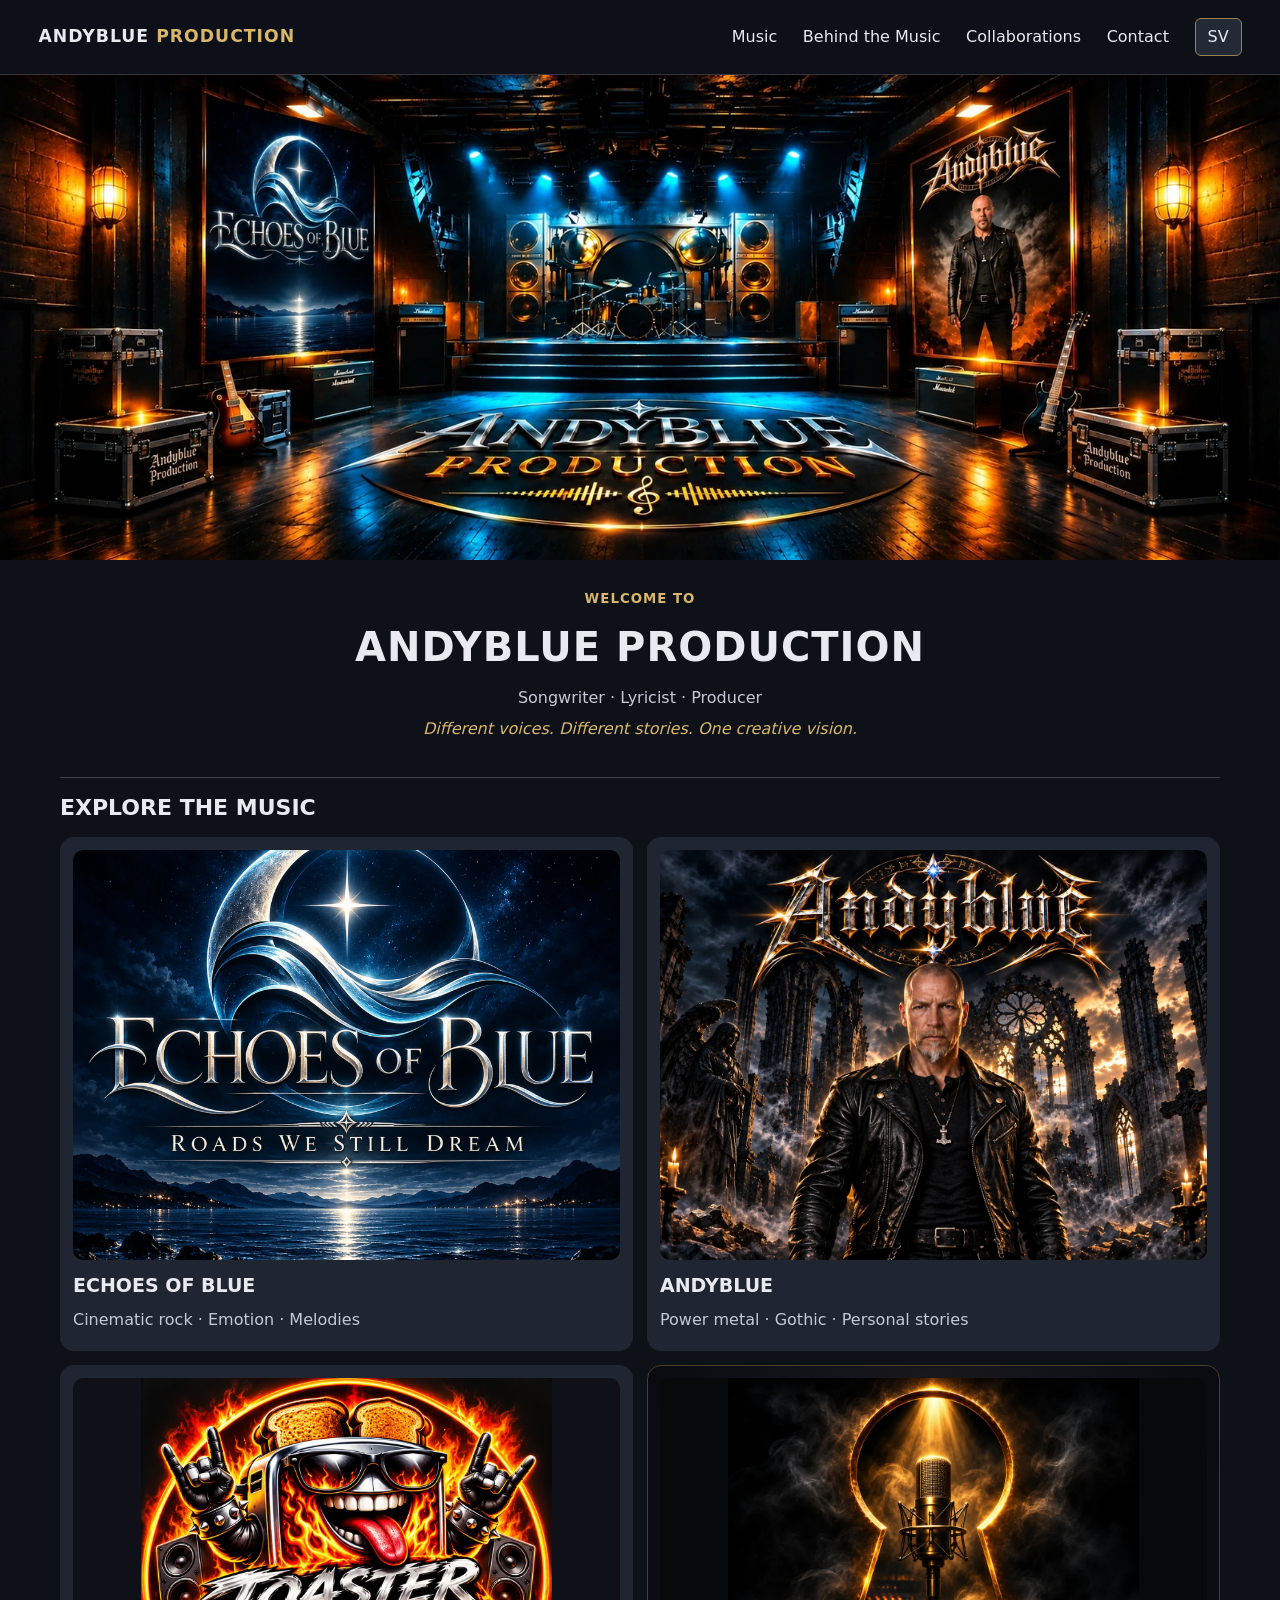
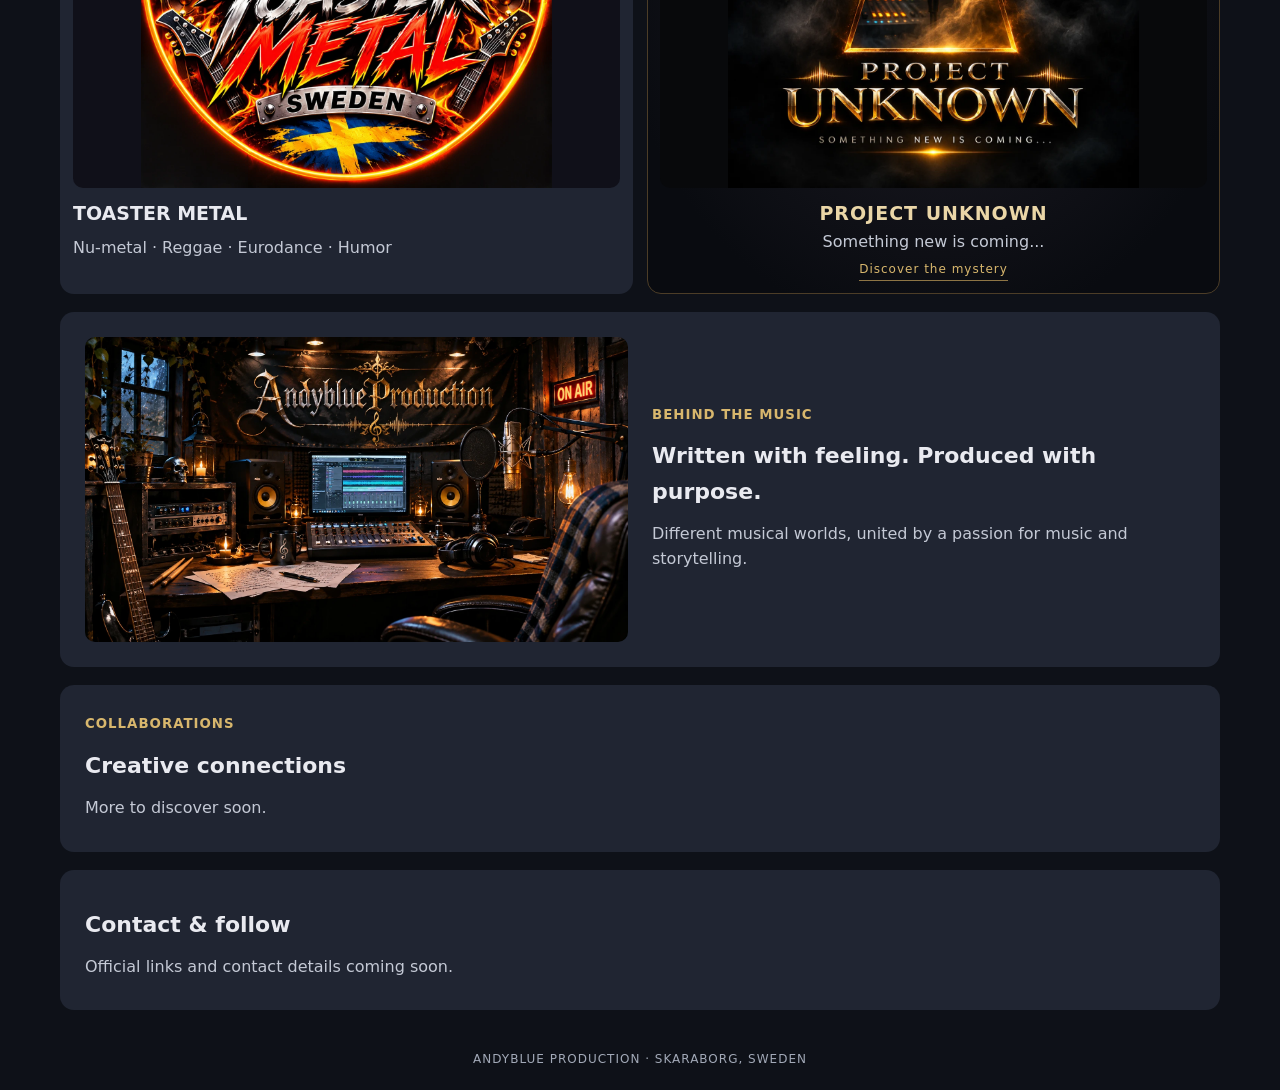
==== index.html @ 8cefaf34 "Andyblue Production V1.0 - Official website launch" ====
<!doctype html><html lang="en"><head><meta charset="utf-8"><meta name="viewport" content="width=device-width, initial-scale=1"><title>Andyblue Production</title><link rel="stylesheet" href="style.css"><script src="site.js" defer></script></head><body><header><a class="brand" href="#home">ANDYBLUE <span>PRODUCTION</span></a><nav><a href="#music" data-en="Music" data-sv="Musik">Music</a><a href="#behind" data-en="Behind the Music" data-sv="Bakom musiken">Behind the Music</a><a href="#collab" data-en="Collaborations" data-sv="Samarbeten">Collaborations</a><a href="#contact" data-en="Contact" data-sv="Kontakt">Contact</a><button id="lang" type="button">SV</button></nav></header><div id="home" class="hero-wrap"><img class="hero" src="images/stage.webp" alt="Andyblue Production stage with artist posters"></div><main><section class="intro"><small data-en="WELCOME TO" data-sv="VÄLKOMMEN TILL">WELCOME TO</small><h1>ANDYBLUE PRODUCTION</h1><p data-en="Songwriter · Lyricist · Producer" data-sv="Låtskrivare · Textförfattare · Producent">Songwriter · Lyricist · Producer</p><em data-en="Different voices. Different stories. One creative vision." data-sv="Olika röster. Olika berättelser. En kreativ vision.">Different voices. Different stories. One creative vision.</em></section><section id="music"><h2 data-en="EXPLORE THE MUSIC" data-sv="UPPTÄCK MUSIKEN">EXPLORE THE MUSIC</h2><div class="grid"><a class="tile" href="echoes.html"><img src="images/echoes.webp" alt="Roads We Still Dream"><h3>ECHOES OF BLUE</h3><p data-en="Cinematic rock · Emotion · Melodies" data-sv="Cinematisk rock · Känslor · Melodier">Cinematic rock · Emotion · Melodies</p></a><a class="tile" href="andyblue.html"><img src="images/andy-portrait.webp" alt="Andyblue artist portrait and logo"><h3>ANDYBLUE</h3><p data-en="Power metal · Gothic · Personal stories" data-sv="Power metal · Gothic · Personliga berättelser">Power metal · Gothic · Personal stories</p></a><a class="tile" href="toaster.html"><img src="images/toaster.webp" alt="Toaster Metal"><h3>TOASTER METAL</h3><p>Nu-metal · Reggae · Eurodance · Humor</p></a><button class="tile mystery" id="unknown" aria-haspopup="dialog"><img src="images/project-unknown.webp" alt="" class="unknown-poster"><h3>PROJECT UNKNOWN</h3><p data-en="Something new is coming..." data-sv="Något nytt är på väg...">Something new is coming...</p><span class="secret-cta" data-en="Discover the mystery" data-sv="Upptäck mysteriet">Discover the mystery</span></button></div></section><section id="behind" class="panel split"><img src="images/studio.webp" alt="Intimate music studio" loading="lazy"><div><small>BEHIND THE MUSIC</small><h2 data-en="Written with feeling. Produced with purpose." data-sv="Skrivet med känsla. Skapat med mening.">Written with feeling. Produced with purpose.</h2><p data-en="Different musical worlds, united by a passion for music and storytelling." data-sv="Olika musikaliska världar, förenade av passionen för musik och berättelser.">Different musical worlds, united by a passion for music and storytelling.</p></div></section><section id="collab" class="panel"><small>COLLABORATIONS</small><h2 data-en="Creative connections" data-sv="Kreativa möten">Creative connections</h2><p data-en="More to discover soon." data-sv="Mer att upptäcka snart.">More to discover soon.</p></section><section id="contact" class="panel"><h2 data-en="Contact & follow" data-sv="Kontakt & följ oss">Contact & follow</h2><p data-en="Official links and contact details coming soon." data-sv="Officiella länkar och kontaktuppgifter kommer snart.">Official links and contact details coming soon.</p></section></main><footer>ANDYBLUE PRODUCTION · SKARABORG, SWEDEN</footer><dialog id="film" aria-labelledby="film-title"><button id="close" aria-label="Close" data-en="Close ×" data-sv="Stäng ×">Close ×</button><small>ANDYBLUE PRODUCTION</small><h2 id="film-title">THIS IS WHO WE ARE</h2><div class="film-screen"><span class="film-play" aria-hidden="true">▷</span><p data-en="The film is coming soon." data-sv="Filmen kommer snart.">The film is coming soon.</p></div><p data-en="Different voices. One creative vision." data-sv="Olika röster. En kreativ vision.">Different voices. One creative vision.</p></dialog></body></html>
---- style.css ----
*{box-sizing:border-box}html{scroll-behavior:smooth}body{margin:0;background:#0e1118;color:#e9eaf0;font:16px/1.6 system-ui,sans-serif}header,main,footer{max-width:1200px;margin:auto;padding:20px}header{display:flex;align-items:center;justify-content:space-between;gap:18px;flex-wrap:wrap}a{color:inherit;text-decoration:none}nav{display:flex;gap:18px;align-items:center;flex-wrap:wrap;font-size:14px}.brand{font-weight:750;letter-spacing:1px}.brand span,small,em,.link{color:#d8b76d}button{font:inherit;color:inherit;cursor:pointer}nav button,.link{background:#242936;border:1px solid #9d824e;border-radius:6px;padding:5px 12px}.hero{width:100%;display:block;border-radius:16px}.intro{text-align:center;padding:25px 0 35px;border-bottom:1px solid #41434c}h1{font-size:clamp(24px,4vw,40px);letter-spacing:1px;margin:4px 0}p{color:#c4c9d5;margin:6px 0}h2{font-size:22px;margin:12px 0}h3{margin:10px 0 0;font-size:19px}small{font-weight:700;letter-spacing:1px}.grid{display:grid;grid-template-columns:repeat(2,minmax(0,1fr));gap:14px}.tile,.panel{background:#202532;border:1px solid transparent;border-radius:14px;padding:12px;overflow:hidden}.tile{display:block;text-align:left;transition:border-color .2s,transform .2s}.tile:hover,.tile:focus-visible{border-color:#d8b76d;transform:translateY(-2px)}.tile img,.art{width:100%;aspect-ratio: 4/3;object-fit:cover;border-radius:10px;display:block}.tile img.logo{object-fit:contain;background:#000}.art.toaster{display:grid;place-content:center;text-align:center;background:radial-gradient(ellipse at bottom,#9a3e16,#211a21 70%);color:#ffcb70;font-size:70px;line-height:1.2}.art strong{font-size:clamp(20px,3vw,38px)}.mystery{display:flex;flex-direction:column;align-items:center;justify-content:center;text-align:center;min-height:240px}.mystery svg{color:#d8b76d}.panel{margin-top:18px;padding:24px;scroll-margin-top:20px}.split{display:grid;grid-template-columns:1fr 1fr;align-items:center;gap:24px}.split img{width:100%;border-radius:10px}footer{text-align:center;color:#a2a9b7;font-size:12px;letter-spacing:1px}dialog{background:#202532;color:#fff;border:1px solid #d8b76d;border-radius:12px;padding:40px;width:min(600px,90vw);text-align:center}dialog::backdrop{background:#000b}#close{position:absolute;right:12px;top:8px;background:none;border:0;font-size:28px}a:focus-visible,button:focus-visible{outline:2px solid #e9c77c;outline-offset:3px}@media(max-width:650px){header,main{padding:12px}.grid,.split{grid-template-columns:1fr}nav{gap:12px}.panel{padding:16px}}@media(prefers-reduced-motion:reduce){*{scroll-behavior:auto!important;transition:none!important}}
/* V0.2: full-width hero and sticky navigation */
header{position:sticky;top:0;z-index:10;max-width:none;width:100%;padding:18px clamp(16px,3vw,56px);background:#0e1118f5;border-bottom:1px solid #38343a;backdrop-filter:blur(12px)}
.brand{font-size:clamp(16px,1.35vw,23px)}nav{font-size:16px;gap:clamp(12px,2vw,32px)}nav a:hover{color:#d8b76d}.hero-wrap{width:100%;background:#080b10;scroll-margin-top:100px}.hero{width:100%;height:auto;max-height:80vh;object-fit:contain;border-radius:0}main{padding-top:0}section[id]{scroll-margin-top:120px}@media(max-width:650px){header{padding:12px;gap:8px}nav{font-size:13px;gap:10px}.hero{max-height:none}section[id],.hero-wrap{scroll-margin-top:160px}}

/* V0.3 panoramic hero */
.hero-wrap{background:#080b10}.hero{width:100%;height:auto;max-height:none;object-fit:contain}.hero-wrap{scroll-margin-top:100px}

/* V0.4 Echoes */
.echoes-page{background:#080f1d}.echoes-page header{background:#080f1df5}.echoes-hero{min-height:clamp(250px,35vw,430px);display:grid;place-items:center;text-align:center;padding:32px 16px;background:linear-gradient(0deg,#080f1d 0%,#080f1d66 65%,#080f1d33),radial-gradient(ellipse at 50% 0%,#315a80,#0b1a32 65%,#080f1d);border-bottom:1px solid #30445b}.echoes-hero h1{font-family:Georgia,serif;font-size:clamp(42px,7vw,92px);font-weight:400;color:#e4edf9;text-shadow:0 2px 22px #7aabd0aa}.echoes-page small,.echoes-page .link{color:#b9d7ef}.echoes-intro{text-align:center;max-width:720px;margin:0 auto;padding:30px 0}.echoes-page .panel{background:#142135;border-color:#293e57}.release img{max-width:460px;margin:auto}.release ul{padding-left:20px;color:#d4e0ef}.platforms{display:flex;gap:12px;flex-wrap:wrap}.platforms span{border:1px solid #415875;border-radius:6px;padding:8px 16px;color:#a9bfd5}.back{text-align:center;margin:32px 0}.echoes-page .link{border-color:#536f8b;background:#142135}
/* V0.5 Andyblue */
.andy-page{background:#100e10}.andy-page header{background:#100e10f5}.andy-hero{display:flex;align-items:center;justify-content:center;gap:clamp(20px,5vw,80px);padding:24px clamp(16px,5vw,80px);background:radial-gradient(ellipse at center,#35271c,#100e10 75%);border-bottom:1px solid #59442b}.andy-hero img{width:min(48%,600px);border-radius:12px}.andy-hero h1{font-family:Georgia,serif;font-size:clamp(40px,7vw,90px);color:#e3c181}.andy-page .panel{background:#201b1a;border-color:#493b2c}.andy-page .platforms span{border-color:#59442b;color:#b8a895}.andy-page .link{display:inline-block;margin-top:8px;background:#2b231c}.andy-page .release img{background:#000}@media(max-width:650px){.andy-hero{flex-direction:column;text-align:center}.andy-hero img{width:100%}}

/* V0.6 Toaster Metal */
.toaster-page{background:#101019}.toaster-page header{background:#101019f5}.toaster-hero{display:flex;align-items:center;justify-content:center;gap:clamp(20px,5vw,80px);padding:28px clamp(16px,5vw,80px);background:radial-gradient(ellipse at 25% 50%,#43213e,#101019 70%);border-bottom:1px solid #78465e}.toaster-hero img{width:min(48%,600px);border-radius:12px}.toaster-hero h1{font-size:clamp(38px,6vw,78px);color:#ffbd52;line-height:1.1;text-transform:uppercase}.toaster-hero h2{color:#55e3cc}.toaster-page .panel{background:#211c30;border-color:#64405d}.toaster-page small,.toaster-page .link{color:#ffbd52}.toaster-page .platforms span{border-color:#64405d;color:#d5c5df}.toaster-page .link{background:#211c30}.toaster-page ul{padding-left:20px;color:#e5d6e8}.tile img[src$="toaster.svg"]{object-fit:contain;background:#171525}@media(max-width:650px){.toaster-hero{flex-direction:column;text-align:center}.toaster-hero img{width:100%}}

/* V0.7 original logo, uncropped */
.tile img[src$="toaster.webp"]{object-fit:contain;background:#101019}.toaster-hero img{width:min(48%,460px);height:auto;object-fit:contain}@media(max-width:650px){.toaster-hero img{width:min(100%,460px)}}

/* V0.8 Project Unknown */
#unknown{position:relative;isolation:isolate;background:radial-gradient(ellipse at 50% 35%,#32291c 0%,#14141b 42%,#090b10 80%);border-color:#4c3d27;min-height:300px;padding:24px 16px;gap:8px}#unknown h3{font-size:clamp(20px,3vw,32px);letter-spacing:3px;color:#ead6a7}#unknown small{font-size:10px;letter-spacing:2px}#unknown p{margin:0}.secret-art{position:relative;display:grid;place-items:center;width:160px;height:160px;margin-bottom:12px;color:#e6bd70}.secret-art svg{color:inherit;filter:drop-shadow(0 0 15px #e4b765);animation:secret-pulse 4s ease-in-out infinite}.secret-ring{position:absolute;inset:5px;border:1px solid #96734480;border-radius:50%;box-shadow:0 0 40px #b6873020,inset 0 0 30px #b6873020}.secret-cta{font-size:12px;letter-spacing:1px;color:#d8b76d;border-bottom:1px solid #8e7545;margin-top:12px}#film{width:min(850px,92vw);background:radial-gradient(ellipse at top,#2a2117,#0b0d12 65%);padding:56px 24px 28px;border-color:#8e7545}#film h2{font-size:clamp(24px,5vw,48px);letter-spacing:3px;color:#ead6a7}.film-screen{aspect-ratio:16/9;background:#06070a;border:1px solid #54452c;border-radius:8px;display:grid;align-content:center;justify-items:center;margin:20px 0}.film-play{font-size:48px;color:#d8b76d;line-height:1}#film #close{font-size:14px;color:#ead6a7;padding:8px}@keyframes secret-pulse{0%,100%{opacity:.75}50%{opacity:1;filter:drop-shadow(0 0 25px #e4b765)}}@media(prefers-reduced-motion:reduce){.secret-art svg{animation:none}}

/* V0.9 Project Unknown artwork */
#unknown{padding:12px;justify-content:flex-start;gap:0}#unknown .unknown-poster{width:100%;aspect-ratio:4/3;object-fit:contain;background:#08090b;animation:unknown-glow 5s ease-in-out infinite}#unknown h3{font-size:19px;letter-spacing:1px;margin:10px 0 0}#unknown .secret-cta{margin-top:6px} @keyframes unknown-glow{0%,100%{filter:brightness(.94)}50%{filter:brightness(1.06)}}@media(prefers-reduced-motion:reduce){#unknown .unknown-poster{animation:none}}
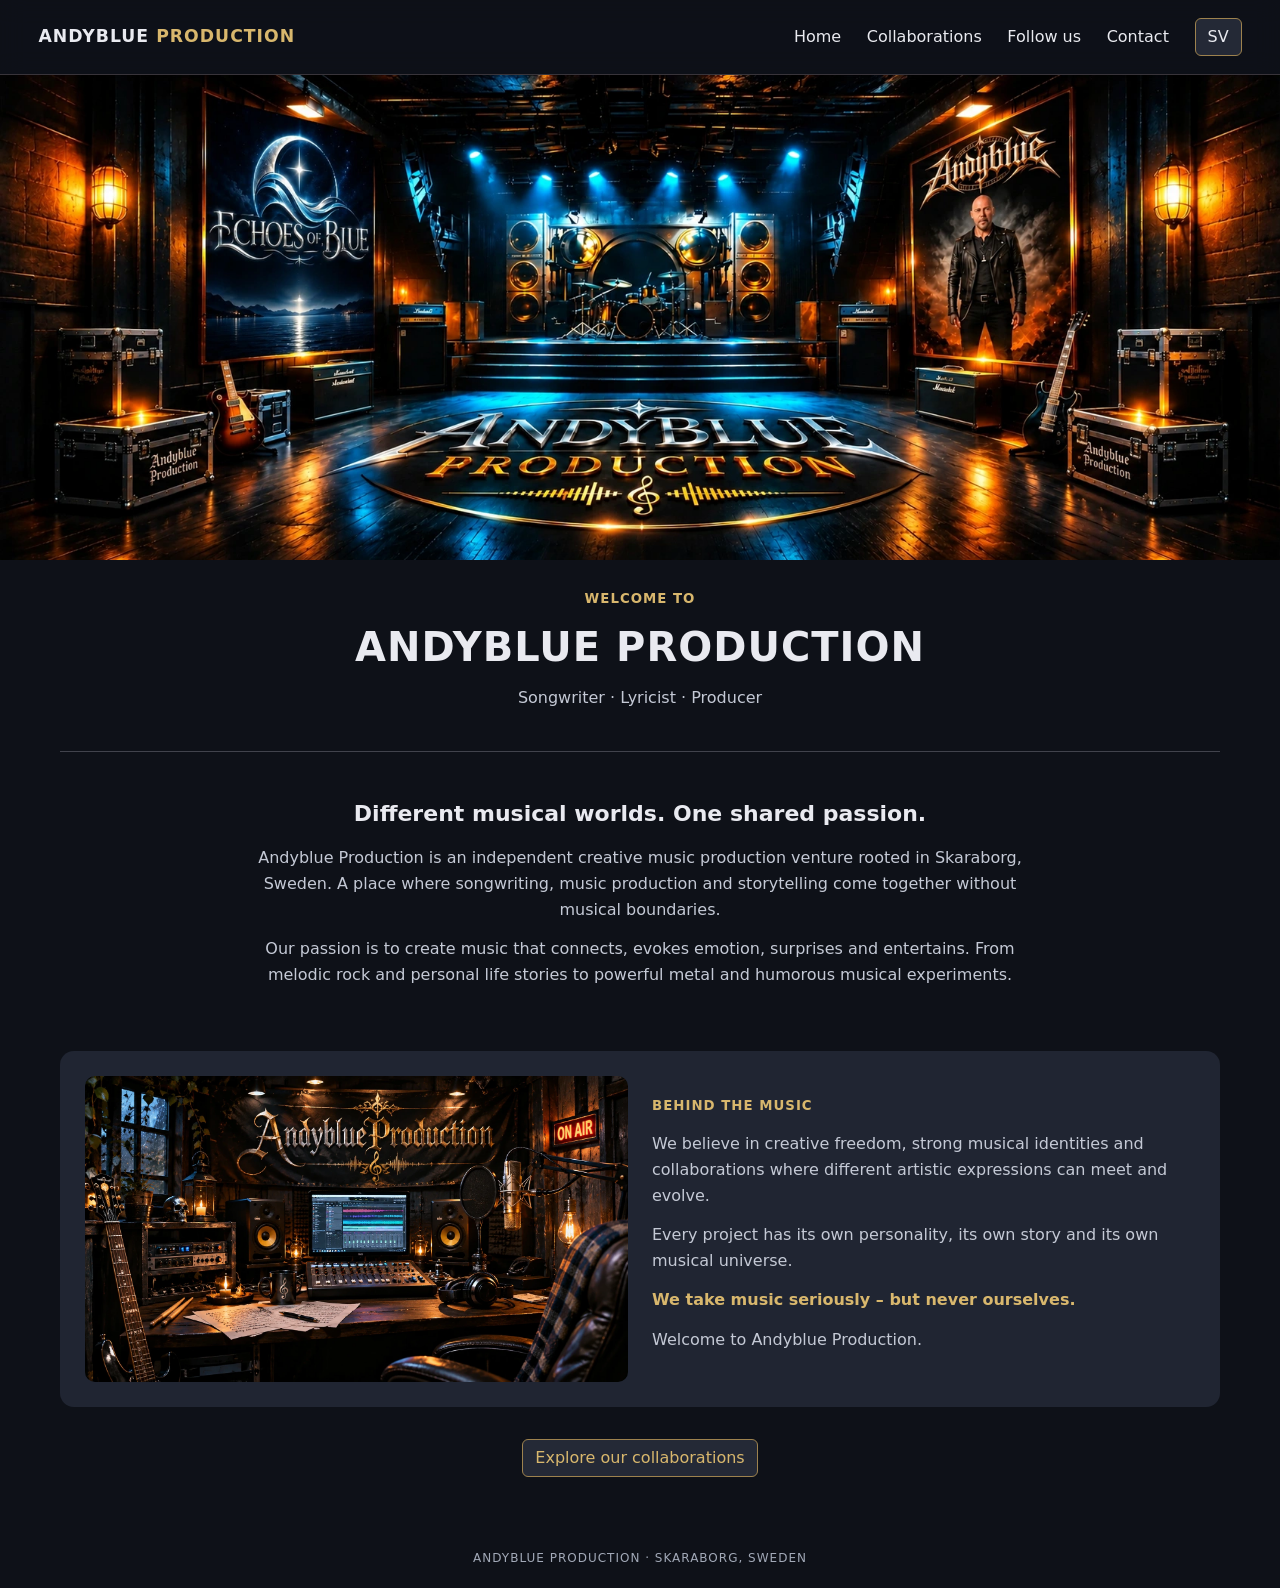
==== commit ea851404: "Andyblue Production V2.1 - Website update" ====
--- a/index.html
+++ b/index.html
@@ -1 +1 @@
-<!doctype html><html lang="en"><head><meta charset="utf-8"><meta name="viewport" content="width=device-width, initial-scale=1"><title>Andyblue Production</title><link rel="stylesheet" href="style.css"><script src="site.js" defer></script></head><body><header><a class="brand" href="#home">ANDYBLUE <span>PRODUCTION</span></a><nav><a href="#music" data-en="Music" data-sv="Musik">Music</a><a href="#behind" data-en="Behind the Music" data-sv="Bakom musiken">Behind the Music</a><a href="#collab" data-en="Collaborations" data-sv="Samarbeten">Collaborations</a><a href="#contact" data-en="Contact" data-sv="Kontakt">Contact</a><button id="lang" type="button">SV</button></nav></header><div id="home" class="hero-wrap"><img class="hero" src="images/stage.webp" alt="Andyblue Production stage with artist posters"></div><main><section class="intro"><small data-en="WELCOME TO" data-sv="VÄLKOMMEN TILL">WELCOME TO</small><h1>ANDYBLUE PRODUCTION</h1><p data-en="Songwriter · Lyricist · Producer" data-sv="Låtskrivare · Textförfattare · Producent">Songwriter · Lyricist · Producer</p><em data-en="Different voices. Different stories. One creative vision." data-sv="Olika röster. Olika berättelser. En kreativ vision.">Different voices. Different stories. One creative vision.</em></section><section id="music"><h2 data-en="EXPLORE THE MUSIC" data-sv="UPPTÄCK MUSIKEN">EXPLORE THE MUSIC</h2><div class="grid"><a class="tile" href="echoes.html"><img src="images/echoes.webp" alt="Roads We Still Dream"><h3>ECHOES OF BLUE</h3><p data-en="Cinematic rock · Emotion · Melodies" data-sv="Cinematisk rock · Känslor · Melodier">Cinematic rock · Emotion · Melodies</p></a><a class="tile" href="andyblue.html"><img src="images/andy-portrait.webp" alt="Andyblue artist portrait and logo"><h3>ANDYBLUE</h3><p data-en="Power metal · Gothic · Personal stories" data-sv="Power metal · Gothic · Personliga berättelser">Power metal · Gothic · Personal stories</p></a><a class="tile" href="toaster.html"><img src="images/toaster.webp" alt="Toaster Metal"><h3>TOASTER METAL</h3><p>Nu-metal · Reggae · Eurodance · Humor</p></a><button class="tile mystery" id="unknown" aria-haspopup="dialog"><img src="images/project-unknown.webp" alt="" class="unknown-poster"><h3>PROJECT UNKNOWN</h3><p data-en="Something new is coming..." data-sv="Något nytt är på väg...">Something new is coming...</p><span class="secret-cta" data-en="Discover the mystery" data-sv="Upptäck mysteriet">Discover the mystery</span></button></div></section><section id="behind" class="panel split"><img src="images/studio.webp" alt="Intimate music studio" loading="lazy"><div><small>BEHIND THE MUSIC</small><h2 data-en="Written with feeling. Produced with purpose." data-sv="Skrivet med känsla. Skapat med mening.">Written with feeling. Produced with purpose.</h2><p data-en="Different musical worlds, united by a passion for music and storytelling." data-sv="Olika musikaliska världar, förenade av passionen för musik och berättelser.">Different musical worlds, united by a passion for music and storytelling.</p></div></section><section id="collab" class="panel"><small>COLLABORATIONS</small><h2 data-en="Creative connections" data-sv="Kreativa möten">Creative connections</h2><p data-en="More to discover soon." data-sv="Mer att upptäcka snart.">More to discover soon.</p></section><section id="contact" class="panel"><h2 data-en="Contact & follow" data-sv="Kontakt & följ oss">Contact & follow</h2><p data-en="Official links and contact details coming soon." data-sv="Officiella länkar och kontaktuppgifter kommer snart.">Official links and contact details coming soon.</p></section></main><footer>ANDYBLUE PRODUCTION · SKARABORG, SWEDEN</footer><dialog id="film" aria-labelledby="film-title"><button id="close" aria-label="Close" data-en="Close ×" data-sv="Stäng ×">Close ×</button><small>ANDYBLUE PRODUCTION</small><h2 id="film-title">THIS IS WHO WE ARE</h2><div class="film-screen"><span class="film-play" aria-hidden="true">▷</span><p data-en="The film is coming soon." data-sv="Filmen kommer snart.">The film is coming soon.</p></div><p data-en="Different voices. One creative vision." data-sv="Olika röster. En kreativ vision.">Different voices. One creative vision.</p></dialog></body></html>+<!doctype html><html lang="en"><head><meta charset="utf-8"><meta name="viewport" content="width=device-width, initial-scale=1"><title>Andyblue Production</title><link rel="stylesheet" href="style.css"><script src="site.js" defer></script></head><body><header><a class="brand" href="index.html">ANDYBLUE <span>PRODUCTION</span></a><nav><a href="index.html" data-en="Home" data-sv="Hem">Home</a><a href="collaborations.html" data-en="Collaborations" data-sv="Samarbeten">Collaborations</a><a href="follow.html" data-en="Follow us" data-sv="Följ oss">Follow us</a><a href="contact.html" data-en="Contact" data-sv="Kontakt">Contact</a><button id="lang" type="button">SV</button></nav></header><div class="hero-wrap" id="home"><img alt="Andyblue Production stage with artist posters" class="hero" src="images/stage.webp"/></div><main><section class="intro"><small data-en="WELCOME TO" data-sv="VÄLKOMMEN TILL">WELCOME TO</small><h1>ANDYBLUE PRODUCTION</h1><p data-en="Songwriter · Lyricist · Producer" data-sv="Låtskrivare · Textförfattare · Producent">Songwriter · Lyricist · Producer</p></section><section class="home-copy"><h2  data-en="Different musical worlds. One shared passion." data-sv="Olika musikaliska världar. En gemensam passion.">Different musical worlds. One shared passion.</h2><p  data-en="Andyblue Production is an independent creative music production venture rooted in Skaraborg, Sweden. A place where songwriting, music production and storytelling come together without musical boundaries." data-sv="Andyblue Production är en oberoende kreativ musikverksamhet med rötterna i Skaraborg, Sverige. Här möts låtskrivande, musikproduktion och berättande utan musikaliska gränser.">Andyblue Production is an independent creative music production venture rooted in Skaraborg, Sweden. A place where songwriting, music production and storytelling come together without musical boundaries.</p><p  data-en="Our passion is to create music that connects, evokes emotion, surprises and entertains. From melodic rock and personal life stories to powerful metal and humorous musical experiments." data-sv="Vår drivkraft är att skapa musik som berör, väcker känslor, överraskar och underhåller. Från melodisk rock och personliga livsberättelser till kraftfull metal och humoristiska musikaliska experiment.">Our passion is to create music that connects, evokes emotion, surprises and entertains. From melodic rock and personal life stories to powerful metal and humorous musical experiments.</p></section><section class="panel split"><img src="images/studio.webp" alt="Music studio"><div><small  data-en="BEHIND THE MUSIC" data-sv="BAKOM MUSIKEN">BEHIND THE MUSIC</small><p  data-en="We believe in creative freedom, strong musical identities and collaborations where different artistic expressions can meet and evolve." data-sv="Vi tror på kreativ frihet, starka musikaliska identiteter och samarbeten där olika uttryck får mötas och utvecklas.">We believe in creative freedom, strong musical identities and collaborations where different artistic expressions can meet and evolve.</p><p  data-en="Every project has its own personality, its own story and its own musical universe." data-sv="Varje projekt har sin egen personlighet, sin egen berättelse och sitt eget musikaliska universum.">Every project has its own personality, its own story and its own musical universe.</p><p class="slogan" data-en="We take music seriously – but never ourselves." data-sv="Vi tar musiken på allvar – men absolut inte oss själva.">We take music seriously – but never ourselves.</p><p  data-en="Welcome to Andyblue Production." data-sv="Välkommen till Andyblue Production.">Welcome to Andyblue Production.</p></div></section><p class="back"><a class="link" href="collaborations.html" data-en="Explore our collaborations" data-sv="Upptäck våra samarbeten">Explore our collaborations</a></p></main><footer>ANDYBLUE PRODUCTION · SKARABORG, SWEDEN</footer></body></html>
--- a/style.css
+++ b/style.css
@@ -22,3 +22,7 @@
 
 /* V0.9 Project Unknown artwork */
 #unknown{padding:12px;justify-content:flex-start;gap:0}#unknown .unknown-poster{width:100%;aspect-ratio:4/3;object-fit:contain;background:#08090b;animation:unknown-glow 5s ease-in-out infinite}#unknown h3{font-size:19px;letter-spacing:1px;margin:10px 0 0}#unknown .secret-cta{margin-top:6px} @keyframes unknown-glow{0%,100%{filter:brightness(.94)}50%{filter:brightness(1.06)}}@media(prefers-reduced-motion:reduce){#unknown .unknown-poster{animation:none}}
+
+.home-copy{max-width:820px;margin:auto;text-align:center;padding:32px 12px}.home-copy p,.split p{margin:14px 0}.slogan{color:#d8b76d;font-weight:700}.back .link{display:inline-block}body{min-height:100vh;display:flex;flex-direction:column}main{width:100%;flex:1}
+
+.platforms a{display:inline-block;border:1px solid #8e7547;border-radius:6px;padding:8px 16px;color:inherit;text-decoration:none}.platforms a:hover,.platforms a:focus-visible{background:#ffffff15;border-color:#d6b66e;text-decoration:underline}
